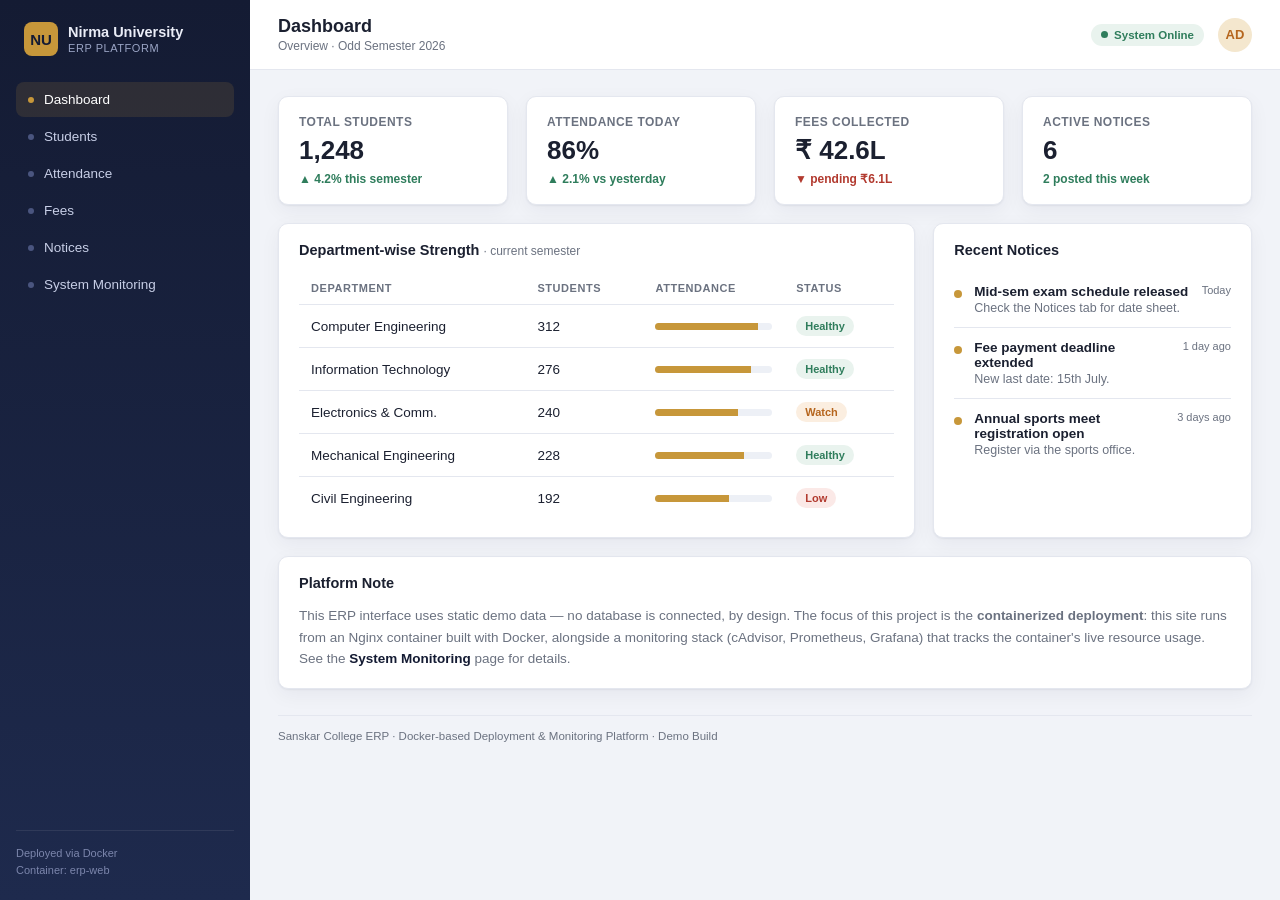
==== college-erp-docker/app/index.html @ 16501cbe "Initial commit" ====
<!DOCTYPE html>
<html lang="en">
<head>
<meta charset="UTF-8">
<meta name="viewport" content="width=device-width, initial-scale=1.0">
<title>Dashboard · Sanskar College ERP</title>
<link rel="stylesheet" href="assets/style.css">
</head>
<body>
<div class="app">

  <aside class="sidebar">
    <div class="brand">
      <div class="brand-mark">NU</div>
      <div class="brand-text">
        <div class="name">Nirma University</div>
        <div class="sub">ERP PLATFORM</div>
      </div>
    </div>
    <nav class="nav">
      <a href="index.html" class="active"><span class="dot"></span> Dashboard</a>
      <a href="students.html"><span class="dot"></span> Students</a>
      <a href="attendance.html"><span class="dot"></span> Attendance</a>
      <a href="fees.html"><span class="dot"></span> Fees</a>
      <a href="notices.html"><span class="dot"></span> Notices</a>
      <a href="monitoring.html"><span class="dot"></span> System Monitoring</a>
    </nav>
    <div class="sidebar-foot">
      Deployed via Docker<br>
      Container: <span id="hostname">erp-web</span>
    </div>
  </aside>

  <div class="main">
    <div class="topbar">
      <div>
        <h1>Dashboard</h1>
        <div class="meta">Overview · Odd Semester 2026</div>
      </div>
      <div class="topbar-right">
        <span class="pill"><span class="blip"></span> System Online</span>
        <div class="avatar">AD</div>
      </div>
    </div>

    <div class="content">
      <div class="grid cols-4">
        <div class="card stat">
          <div class="label">Total Students</div>
          <div class="value">1,248</div>
          <div class="delta up">▲ 4.2% this semester</div>
        </div>
        <div class="card stat">
          <div class="label">Attendance Today</div>
          <div class="value">86%</div>
          <div class="delta up">▲ 2.1% vs yesterday</div>
        </div>
        <div class="card stat">
          <div class="label">Fees Collected</div>
          <div class="value">₹ 42.6L</div>
          <div class="delta down">▼ pending ₹6.1L</div>
        </div>
        <div class="card stat">
          <div class="label">Active Notices</div>
          <div class="value">6</div>
          <div class="delta up">2 posted this week</div>
        </div>
      </div>

      <br>

      <div class="grid cols-2">
        <div class="card">
          <h2>Department-wise Strength <span>· current semester</span></h2>
          <table>
            <thead><tr><th>Department</th><th>Students</th><th>Attendance</th><th>Status</th></tr></thead>
            <tbody>
              <tr><td>Computer Engineering</td><td>312</td><td>
                <div class="progress"><span style="width:88%"></span></div></td><td><span class="badge ok">Healthy</span></td></tr>
              <tr><td>Information Technology</td><td>276</td><td>
                <div class="progress"><span style="width:82%"></span></div></td><td><span class="badge ok">Healthy</span></td></tr>
              <tr><td>Electronics &amp; Comm.</td><td>240</td><td>
                <div class="progress"><span style="width:71%"></span></div></td><td><span class="badge warn">Watch</span></td></tr>
              <tr><td>Mechanical Engineering</td><td>228</td><td>
                <div class="progress"><span style="width:76%"></span></div></td><td><span class="badge ok">Healthy</span></td></tr>
              <tr><td>Civil Engineering</td><td>192</td><td>
                <div class="progress"><span style="width:63%"></span></div></td><td><span class="badge danger">Low</span></td></tr>
            </tbody>
          </table>
        </div>

        <div class="card">
          <h2>Recent Notices</h2>
          <div class="list">
            <div class="list-item">
              <div class="idot"></div>
              <div>
                <div class="title">Mid-sem exam schedule released</div>
                <div class="desc">Check the Notices tab for date sheet.</div>
              </div>
              <div class="time">Today</div>
            </div>
            <div class="list-item">
              <div class="idot"></div>
              <div>
                <div class="title">Fee payment deadline extended</div>
                <div class="desc">New last date: 15th July.</div>
              </div>
              <div class="time">1 day ago</div>
            </div>
            <div class="list-item">
              <div class="idot"></div>
              <div>
                <div class="title">Annual sports meet registration open</div>
                <div class="desc">Register via the sports office.</div>
              </div>
              <div class="time">3 days ago</div>
            </div>
          </div>
        </div>
      </div>

      <br>

      <div class="card">
        <h2>Platform Note</h2>
        <p style="font-size:13.5px;color:var(--muted);line-height:1.6;margin:0;">
          This ERP interface uses static demo data — no database is connected, by design.
          The focus of this project is the <b>containerized deployment</b>: this site runs from an
          Nginx container built with Docker, alongside a monitoring stack (cAdvisor, Prometheus, Grafana)
          that tracks the container's live resource usage. See the <a href="monitoring.html" style="color:var(--navy);font-weight:700;">System Monitoring</a> page for details.
        </p>
      </div>

      <div class="footnote">Sanskar College ERP · Docker-based Deployment &amp; Monitoring Platform · Demo Build</div>
    </div>
  </div>
</div>
</body>
</html>
---- college-erp-docker/app/assets/style.css ----
:root{
  --bg:#F1F3F8;
  --surface:#FFFFFF;
  --navy:#141B33;
  --navy-2:#1E2A4D;
  --gold:#C7973A;
  --gold-soft:#F4E7CE;
  --text:#1B2030;
  --muted:#6B7280;
  --border:#E4E7EF;
  --ok:#2F7D5C;
  --warn:#B5651D;
  --danger:#B23A2F;
  --radius:10px;
  --shadow:0 1px 2px rgba(20,27,51,0.06), 0 6px 20px rgba(20,27,51,0.05);
}

*{box-sizing:border-box;}
html,body{height:100%;}
body{
  margin:0;
  font-family:'Segoe UI', Roboto, Inter, Arial, sans-serif;
  background:var(--bg);
  color:var(--text);
  -webkit-font-smoothing:antialiased;
}

a{color:inherit;text-decoration:none;}

.eyebrow{
  font-size:11px;
  letter-spacing:.14em;
  text-transform:uppercase;
  color:var(--gold);
  font-weight:700;
}

/* ---------- App shell ---------- */
.app{
  display:grid;
  grid-template-columns:250px 1fr;
  min-height:100vh;
}

.sidebar{
  background:linear-gradient(180deg,var(--navy) 0%,var(--navy-2) 100%);
  color:#EAEDF7;
  padding:22px 16px;
  display:flex;
  flex-direction:column;
  gap:26px;
}

.brand{
  display:flex;
  align-items:center;
  gap:10px;
  padding:0 8px;
}
.brand-mark{
  width:34px;height:34px;border-radius:8px;
  background:var(--gold);
  color:var(--navy);
  display:flex;align-items:center;justify-content:center;
  font-weight:800;font-size:15px;
  flex:none;
}
.brand-text .name{font-weight:700;font-size:14.5px;line-height:1.2;}
.brand-text .sub{font-size:11px;color:#9AA4C4;letter-spacing:.05em;}

.nav{display:flex;flex-direction:column;gap:2px;}
.nav a{
  display:flex;align-items:center;gap:10px;
  padding:10px 12px;border-radius:8px;
  font-size:13.5px;color:#C7CEE6;font-weight:500;
}
.nav a .dot{width:6px;height:6px;border-radius:50%;background:#4A557F;flex:none;}
.nav a:hover{background:rgba(255,255,255,0.06);color:#fff;}
.nav a.active{background:rgba(199,151,58,0.14);color:#fff;}
.nav a.active .dot{background:var(--gold);}

.sidebar-foot{
  margin-top:auto;
  border-top:1px solid rgba(255,255,255,0.08);
  padding-top:14px;
  font-size:11px;
  color:#7C86AC;
  line-height:1.5;
}

/* ---------- Main area ---------- */
.main{display:flex;flex-direction:column;min-height:100vh;}

.topbar{
  display:flex;align-items:center;justify-content:space-between;
  padding:16px 28px;
  background:var(--surface);
  border-bottom:1px solid var(--border);
  position:sticky;top:0;z-index:5;
}
.topbar h1{font-size:18px;margin:0;font-weight:700;}
.topbar .meta{font-size:12px;color:var(--muted);margin-top:2px;}
.topbar-right{display:flex;align-items:center;gap:14px;}
.pill{
  font-size:11.5px;font-weight:700;
  padding:5px 10px;border-radius:999px;
  background:#E9F3EE;color:var(--ok);
  display:flex;align-items:center;gap:6px;
}
.pill .blip{width:7px;height:7px;border-radius:50%;background:var(--ok);animation:pulse 1.8s infinite;}
@keyframes pulse{0%{opacity:1;}50%{opacity:.35;}100%{opacity:1;}}

.avatar{
  width:34px;height:34px;border-radius:50%;
  background:var(--gold-soft);color:var(--warn);
  display:flex;align-items:center;justify-content:center;
  font-weight:700;font-size:13px;
}

.content{padding:26px 28px 60px;flex:1;}

/* ---------- Cards / grid ---------- */
.grid{display:grid;gap:18px;}
.grid.cols-4{grid-template-columns:repeat(4,1fr);}
.grid.cols-3{grid-template-columns:repeat(3,1fr);}
.grid.cols-2{grid-template-columns:2fr 1fr;}

.card{
  background:var(--surface);
  border:1px solid var(--border);
  border-radius:var(--radius);
  box-shadow:var(--shadow);
  padding:18px 20px;
}
.card h2{font-size:14.5px;margin:0 0 14px;font-weight:700;}
.card h2 span{color:var(--muted);font-weight:500;font-size:12px;}

.stat .label{font-size:12px;color:var(--muted);font-weight:600;text-transform:uppercase;letter-spacing:.04em;}
.stat .value{font-size:26px;font-weight:800;margin-top:6px;}
.stat .delta{font-size:12px;margin-top:6px;font-weight:600;}
.stat .delta.up{color:var(--ok);}
.stat .delta.down{color:var(--danger);}

table{width:100%;border-collapse:collapse;font-size:13.5px;}
th{
  text-align:left;font-size:11px;text-transform:uppercase;letter-spacing:.05em;
  color:var(--muted);padding:10px 12px;border-bottom:1px solid var(--border);
}
td{padding:11px 12px;border-bottom:1px solid var(--border);}
tr:last-child td{border-bottom:none;}
tr:hover td{background:#FAFBFD;}

.badge{
  font-size:11px;font-weight:700;padding:4px 9px;border-radius:999px;display:inline-block;
}
.badge.ok{background:#E9F3EE;color:var(--ok);}
.badge.warn{background:#FBEEE0;color:var(--warn);}
.badge.danger{background:#FBE9E7;color:var(--danger);}

.list{display:flex;flex-direction:column;}
.list-item{
  display:flex;gap:12px;padding:12px 0;
  border-bottom:1px solid var(--border);
}
.list-item:last-child{border-bottom:none;}
.list-item .idot{
  width:8px;height:8px;border-radius:50%;margin-top:6px;flex:none;background:var(--gold);
}
.list-item .title{font-size:13.5px;font-weight:600;}
.list-item .desc{font-size:12.5px;color:var(--muted);margin-top:2px;}
.list-item .time{font-size:11px;color:var(--muted);white-space:nowrap;margin-left:auto;}

.progress{height:7px;border-radius:999px;background:#EDF0F6;overflow:hidden;}
.progress > span{display:block;height:100%;background:var(--gold);}

.btn{
  display:inline-flex;align-items:center;gap:6px;
  background:var(--navy);color:#fff;border:none;
  padding:9px 15px;border-radius:8px;font-size:13px;font-weight:600;cursor:pointer;
}
.btn.ghost{background:transparent;color:var(--navy);border:1px solid var(--border);}

.toolbar{display:flex;align-items:center;justify-content:space-between;margin-bottom:16px;gap:12px;}
.search{
  border:1px solid var(--border);border-radius:8px;padding:8px 12px;
  font-size:13px;min-width:220px;background:#fff;
}

.footnote{
  font-size:11.5px;color:var(--muted);margin-top:26px;
  border-top:1px solid var(--border);padding-top:14px;
}

.tag{
  font-size:11px;font-weight:700;color:var(--navy);
  background:var(--gold-soft);padding:3px 8px;border-radius:6px;
}

@media (max-width:900px){
  .app{grid-template-columns:1fr;}
  .sidebar{display:none;}
  .grid.cols-4{grid-template-columns:repeat(2,1fr);}
  .grid.cols-3{grid-template-columns:1fr;}
  .grid.cols-2{grid-template-columns:1fr;}
}
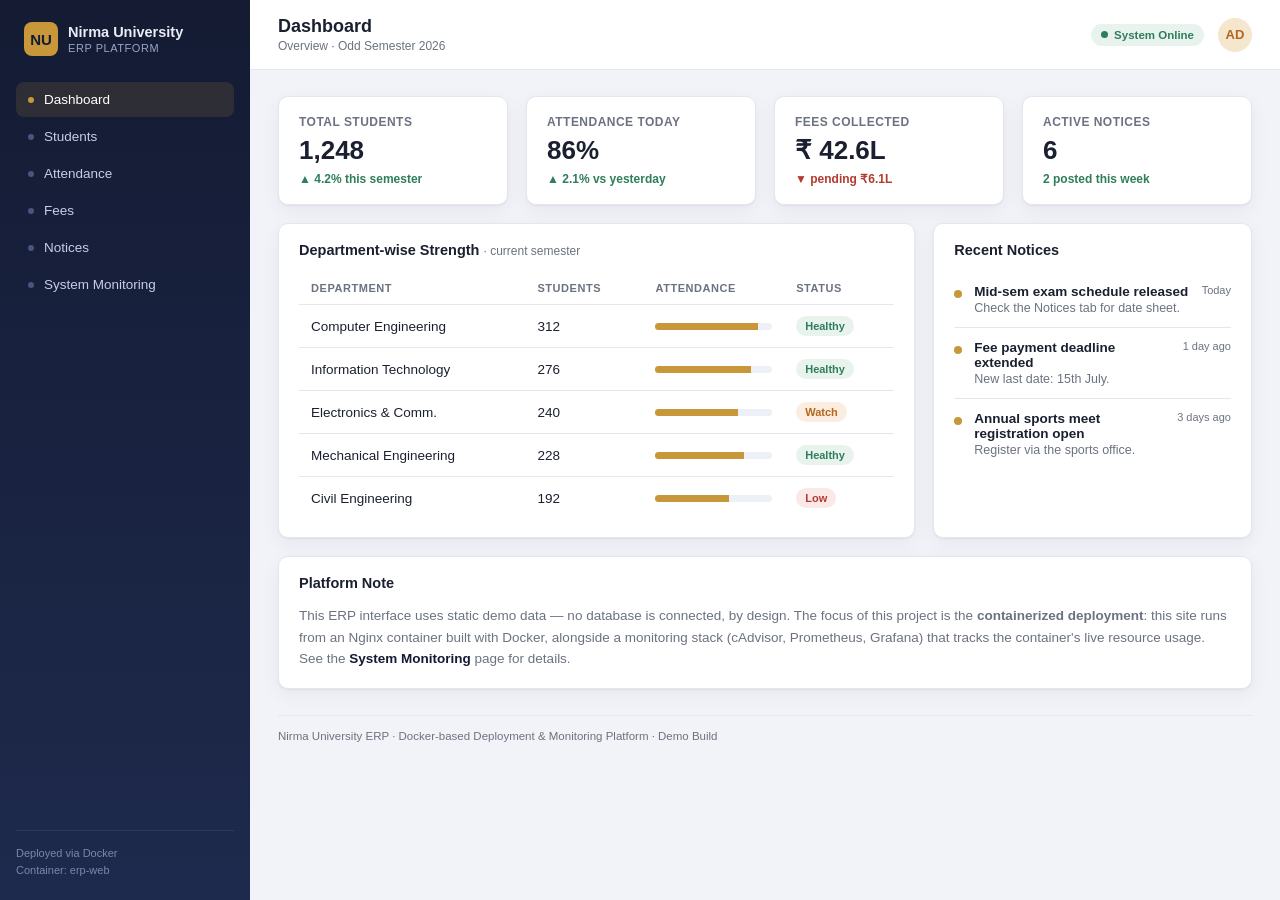
==== commit 2d41ac0d: "UI updated" ====
--- a/college-erp-docker/app/index.html
+++ b/college-erp-docker/app/index.html
@@ -3,7 +3,7 @@
 <head>
 <meta charset="UTF-8">
 <meta name="viewport" content="width=device-width, initial-scale=1.0">
-<title>Dashboard · Sanskar College ERP</title>
+<title>Dashboard · Nirma University ERP</title>
 <link rel="stylesheet" href="assets/style.css">
 </head>
 <body>
@@ -132,7 +132,7 @@
         </p>
       </div>
 
-      <div class="footnote">Sanskar College ERP · Docker-based Deployment &amp; Monitoring Platform · Demo Build</div>
+      <div class="footnote">Nirma University ERP · Docker-based Deployment &amp; Monitoring Platform · Demo Build</div>
     </div>
   </div>
 </div>
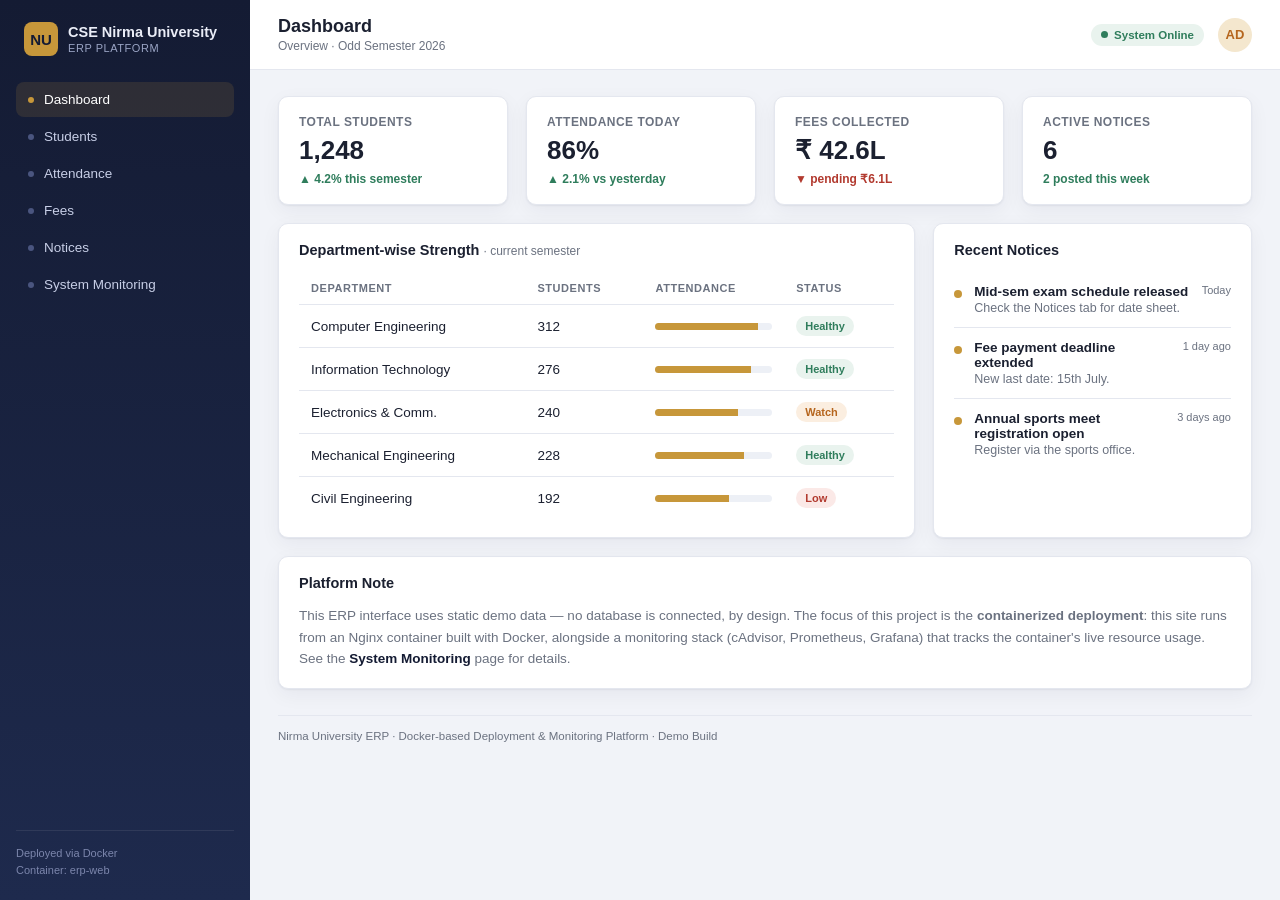
==== commit 03dd844a: "test ci/cd" ====
--- a/college-erp-docker/app/index.html
+++ b/college-erp-docker/app/index.html
@@ -13,7 +13,7 @@
     <div class="brand">
       <div class="brand-mark">NU</div>
       <div class="brand-text">
-        <div class="name">Nirma University</div>
+        <div class="name">CSE Nirma University</div>
         <div class="sub">ERP PLATFORM</div>
       </div>
     </div>
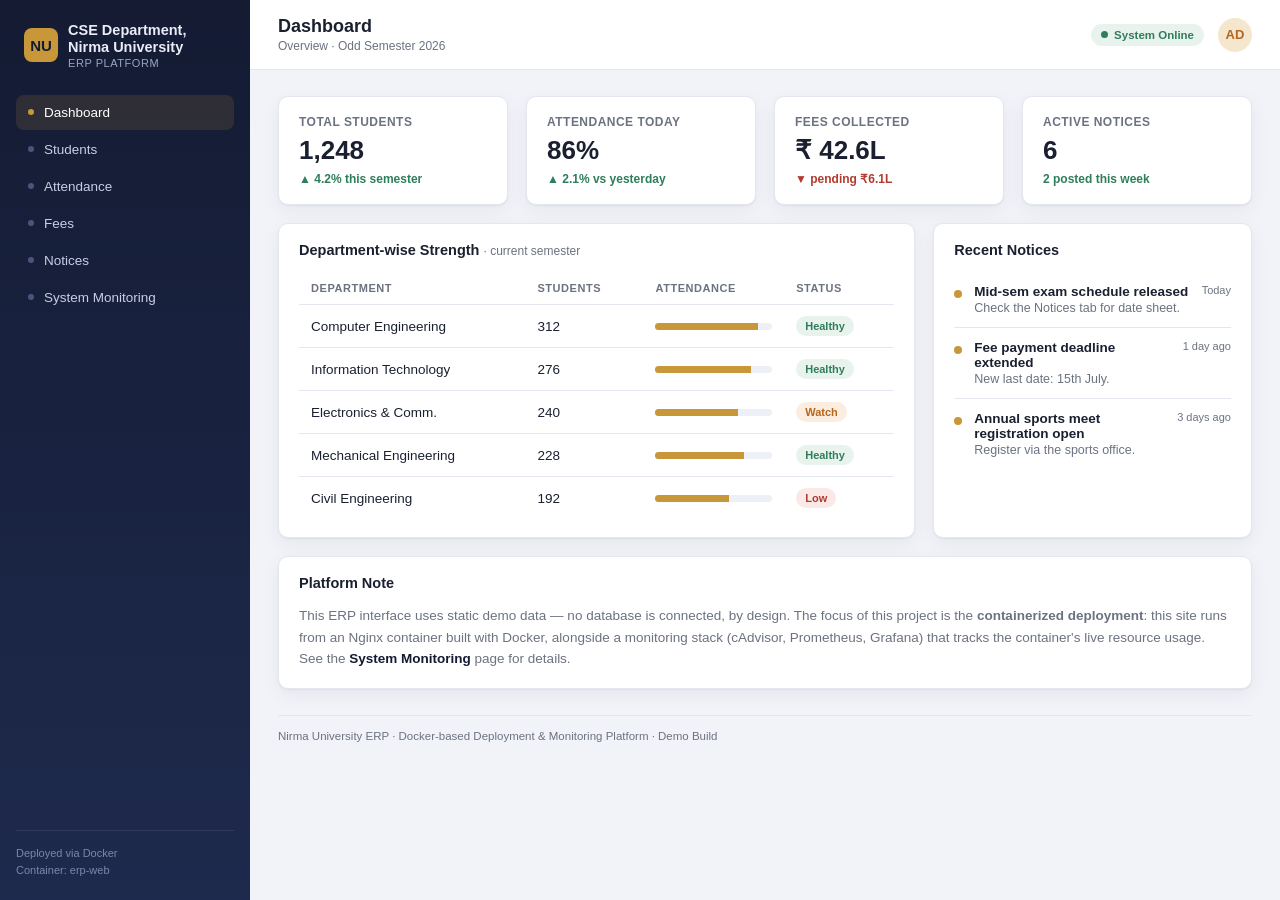
==== commit 58bd1553: "Ui Update" ====
--- a/college-erp-docker/app/index.html
+++ b/college-erp-docker/app/index.html
@@ -13,7 +13,7 @@
     <div class="brand">
       <div class="brand-mark">NU</div>
       <div class="brand-text">
-        <div class="name">CSE Nirma University</div>
+        <div class="name">CSE Department, Nirma University</div>
         <div class="sub">ERP PLATFORM</div>
       </div>
     </div>
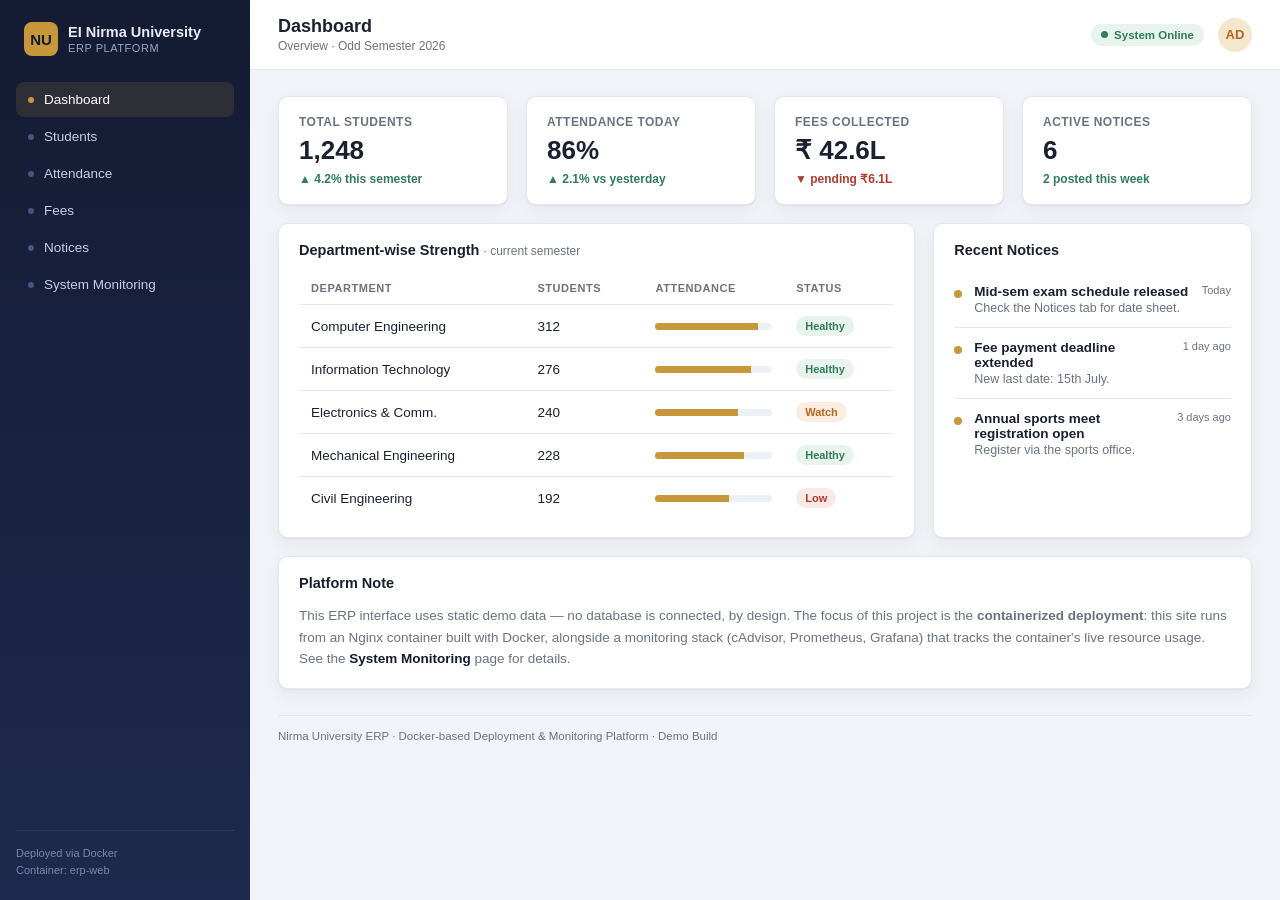
==== commit ab315373: "Dept change" ====
--- a/college-erp-docker/app/index.html
+++ b/college-erp-docker/app/index.html
@@ -13,7 +13,7 @@
     <div class="brand">
       <div class="brand-mark">NU</div>
       <div class="brand-text">
-        <div class="name">CSE Department, Nirma University</div>
+        <div class="name">EI Nirma University</div>
         <div class="sub">ERP PLATFORM</div>
       </div>
     </div>
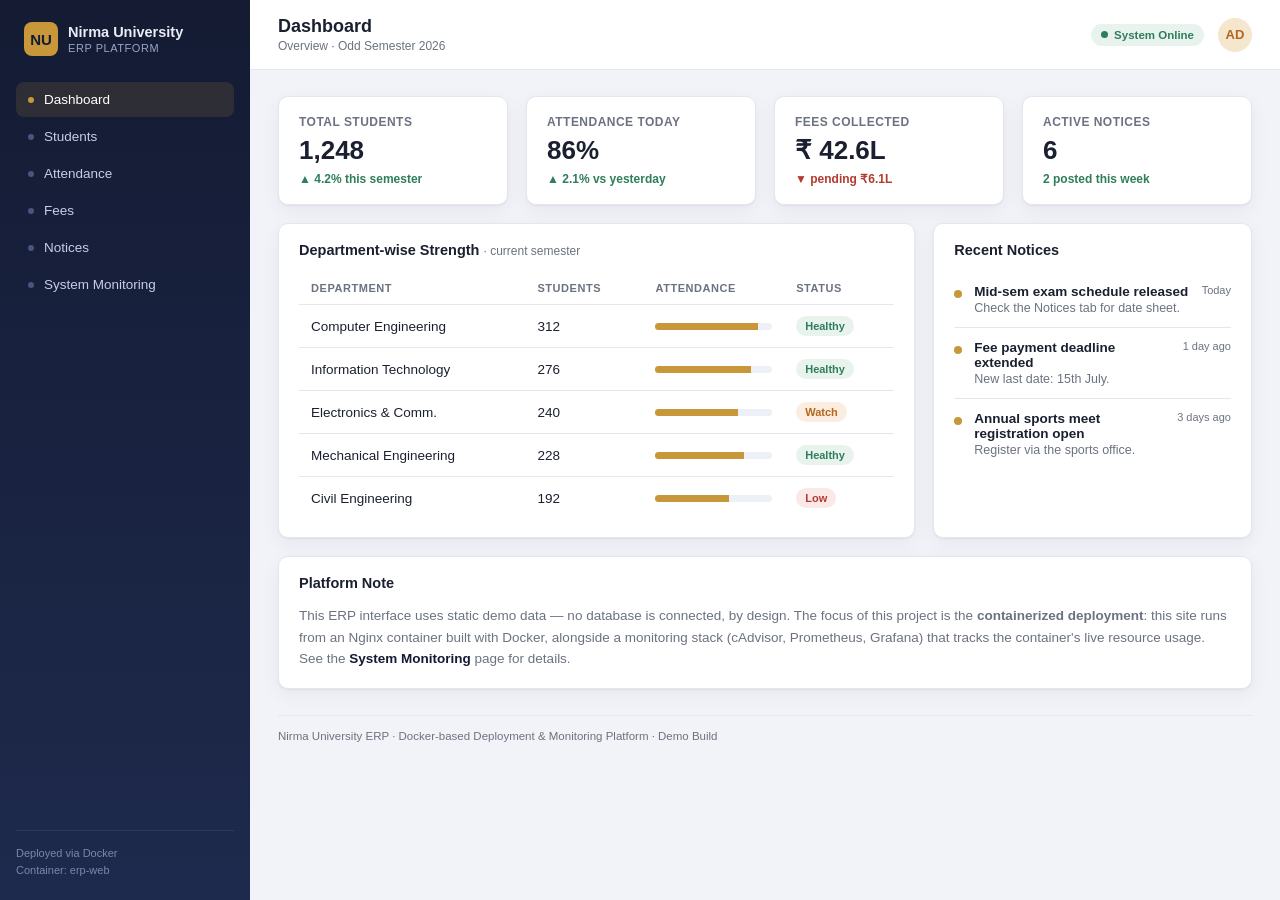
==== commit 472f112d: "Index file updated" ====
--- a/college-erp-docker/app/index.html
+++ b/college-erp-docker/app/index.html
@@ -13,7 +13,7 @@
     <div class="brand">
       <div class="brand-mark">NU</div>
       <div class="brand-text">
-        <div class="name">EI Nirma University</div>
+        <div class="name">Nirma University</div>
         <div class="sub">ERP PLATFORM</div>
       </div>
     </div>
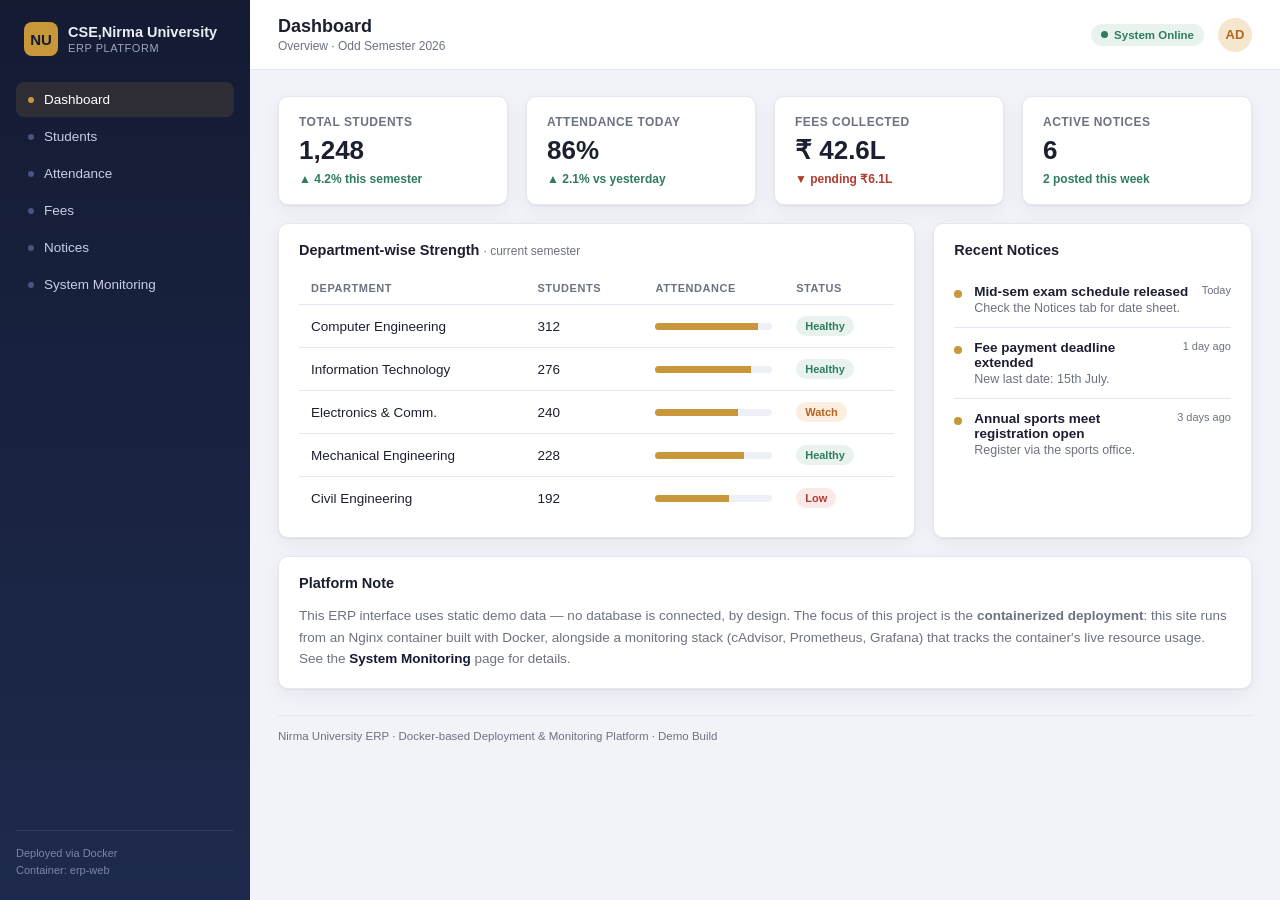
==== commit 22231f1f: "index.html updated" ====
--- a/college-erp-docker/app/index.html
+++ b/college-erp-docker/app/index.html
@@ -13,7 +13,7 @@
     <div class="brand">
       <div class="brand-mark">NU</div>
       <div class="brand-text">
-        <div class="name">Nirma University</div>
+        <div class="name">CSE,Nirma University</div>
         <div class="sub">ERP PLATFORM</div>
       </div>
     </div>
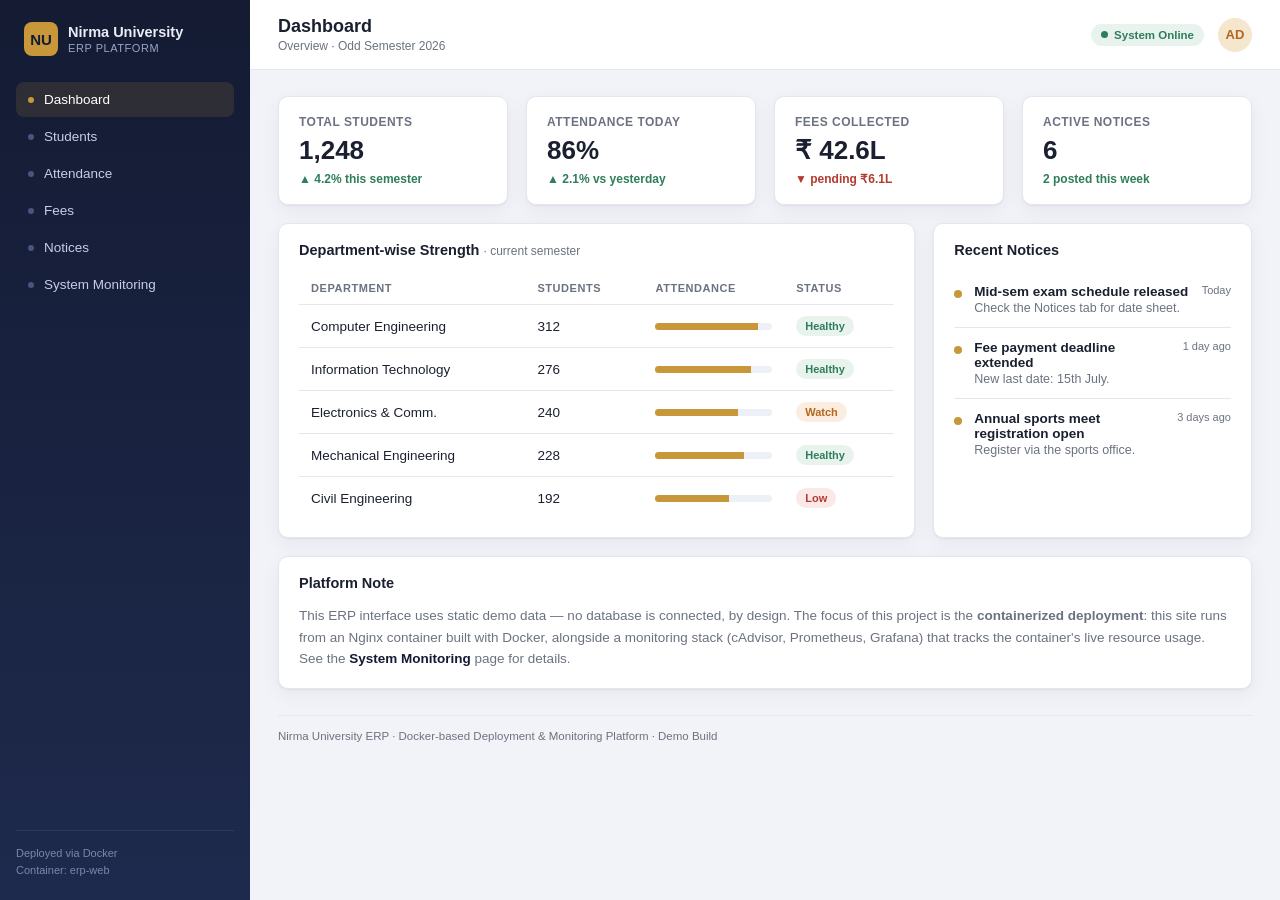
==== commit d989d940: "updated" ====
--- a/college-erp-docker/app/index.html
+++ b/college-erp-docker/app/index.html
@@ -13,7 +13,7 @@
     <div class="brand">
       <div class="brand-mark">NU</div>
       <div class="brand-text">
-        <div class="name">CSE,Nirma University</div>
+        <div class="name">Nirma University</div>
         <div class="sub">ERP PLATFORM</div>
       </div>
     </div>
